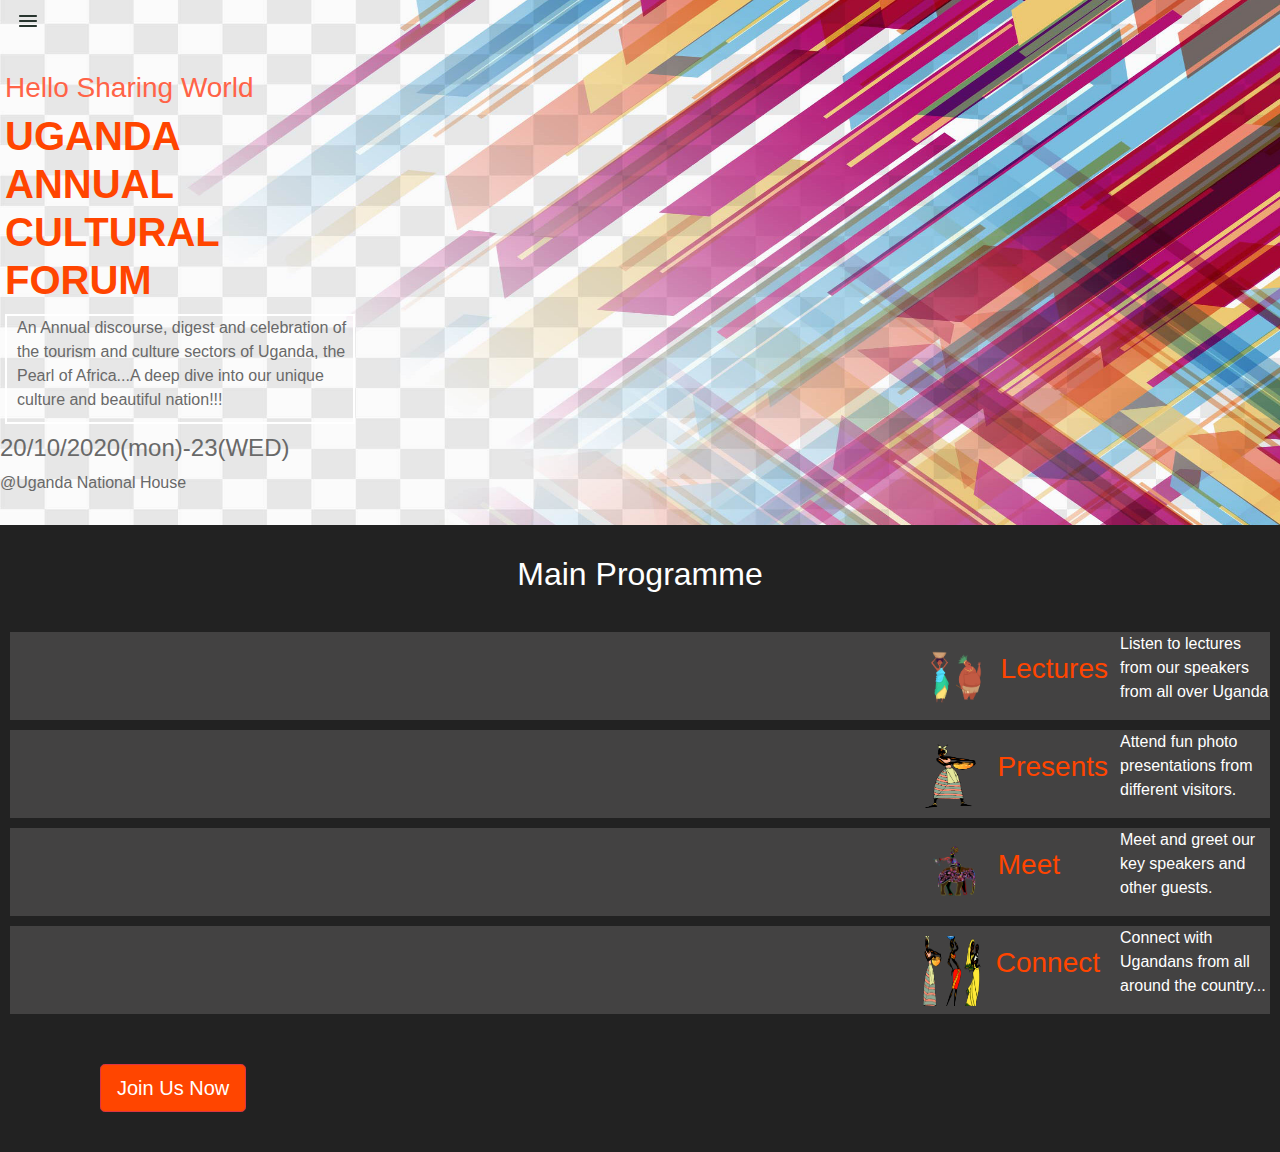
==== index.html @ a96d5327 "Create project" ====
<!DOCTYPE html>
<html lang="en" dir="ltr">
  <head>
    <meta charset="utf-8">
    <meta http-equiv="X-UA-Compatible" content="IE=edge">
    <meta name="viewport" content="width=device-width, initial-scale=1.0">
    <title>Visit Uganda</title>
    <link rel="stylesheet" href="https://cdnjs.cloudflare.com/ajax/libs/font-awesome/6.2.1/css/all.min.css">
    <link rel="stylesheet" href="https://cdnjs.cloudflare.com/ajax/libs/font-awesome/6.2.1/css/all.min.css">
    <link rel="stylesheet" href="https://maxcdn.bootstrapcdn.com/bootstrap/4.0.0/css/bootstrap.min.css"
      integrity="sha384-Gn5384xqQ1aoWXA+058RXPxPg6fy4IWvTNh0E263XmFcJlSAwiGgFAW/dAiS6JXm" crossorigin="anonymous">
    <link rel="preconnect" href="https://fonts.googleapis.com">
    <link rel="preconnect" href="https://fonts.gstatic.com" crossorigin>
    <link
      href="https://fonts.googleapis.com/css2?family=Inter:wght@100;300&family=Playfair+Display:wght@400;500&family=Poppins:wght@100;300&display=swap"
      rel="stylesheet">
    <link rel="stylesheet" href="styles.css">

  </head>
  <body>

    <section id="introduction">

        <!-- ...//head section // -->
    <div class="header">
      <div class="dbutton">
      <li class="nav-link mobile-link">
        <a href="#" class="dropdown-button">
          <img src="images/menubar.svg" width="24px" height="24px" alt="decorative image">
        </a>
      </li>
      </div>
    </div>

    <!-- .....//intro section...// -->

    <div class="intro">
      <div class="intro-texts">
        <h3 class="hello">Hello Sharing World</h3>
        <div class="topic">
          <h1 class="topic1">UGANDA  ANNUAL CULTURAL FORUM</h1>
        </div>
        <div class="text">
          <p class="text1">An Annual discourse, digest and celebration of the tourism and culture sectors of Uganda, the Pearl of Africa...A deep dive into our unique culture and beautiful nation!!! </p>
        </div>
        <div class="date">
          <h4 class="date1">20/10/2020(mon)-23(WED)</h4>
        </div>
        <p class="location">@Uganda National House</p>
      </div>
    </div>
  </section>

  <!-- ....//programme//... -->
  <section id="programme">
    <div class="prog">
    <h2 class="prog1">Main Programme</h2>
    </div>

  <div class="lectures">
    <img src="images/prog1.png" alt="decorative" class="img1">
    <h3 class="sub1">Lectures</h3>
    <div class="para1">
    <p class="texts">Listen to lectures from our speakers from all over Uganda</p>
    </div>
  </div>

  <div class="presentation">
    <img src="images/prog2.png" alt="decorative" class="img2">
    <h3 class="sub2">Presents</h3>
    <div class="para2">
    <p class="texts">Attend fun photo presentations from different visitors.</p>
    </div>
  </div>

  <div class="meet">
    <img src="images/prog3.png" alt="decorative" class="img3">
    <h3 class="sub3">Meet</h3>
    <div class="para3">
    <p class="texts">Meet and greet our key speakers and other guests.</p>
    </div>
  </div>

  <div class="connect">
    <img src="images/prog4.png" alt="decorative" class="img4">
    <h3 class="sub4">Connect</h3>
    <div class="para4">
    <p class="texts">Connect with Ugandans from all around the country...</p>
    </div>
  </div>
  <button type="button" class="btn btn-danger btn-lg">Join Us Now</button>

</section>



<script src="scripts.js"></script>
  </body>
</html>
---- styles.css ----
* {
  margin: 0;
  padding: 0;
}

#introduction {
  background-image: url("images/color.jpg");
  background-repeat: no-repeat;
  background-attachment: fixed;
  background-size: 100% 100%;
}

.hello {
  color: #ff6347;
  font-family: sans-serif;
  margin-top: 30px;
  margin-left: 5px;
}

.topic {
  width: 350px;
  margin-left: 5px;
}

.topic1 {
  color: #ff4500;
  font-family: sans-serif;
  font-weight: bolder;
}

.text {
  margin-top: 10px;
  margin-left: 5px;
  padding-left: 10px;
  width: 350px;
  border: solid 2px white;
}

.text1 {
  color: #696969;
  margin-bottom: 10px;
}

.date {
  font-family: sans-serif;
  margin-top: 10px;
}

.date1 {
  color: #696969;
}

.location {
  color: #696969;
  margin-bottom: 0;
  padding-bottom: 30px;
}

#programme {
  background-color: #222222;
}

.prog {
  display: flex;
  justify-content: center;
  padding-top: 30px;
  padding-bottom: 30px;
}

.prog1 {
  color: white;
}

.lectures {
  display: flex;
  flex-direction: row;
  justify-content: flex-end;
  background-color: #434242;
  margin-bottom: 10px;
  margin-left: 10px;
  margin-right: 10px;
}

.img1 {
  margin-top: 10px;
  width: 70px;
  height: 70px;
}

.sub1 {
  color: #ff4500;
  padding-top: 20px;
  padding-right: 12px;
  padding-left: 10px;
}

.para1 {
  width: 150px;
  margin-left: 80;
  display: flex;
  justify-content: flex-end;
}

.presentation {
  display: flex;
  flex-direction: row;
  justify-content: flex-end;
  background-color: #434242;
  margin-bottom: 10px;
  margin-left: 10px;
  margin-right: 10px;
}

.img2 {
  margin-top: 10px;
  width: 70px;
  height: 70px;
}

.sub2 {
  color: #ff4500;
  padding-top: 20px;
  padding-right: 12px;
  padding-left: 10px;
}

.para2 {
  width: 150px;
  margin-left: 80;
  display: flex;
  justify-content: flex-end;
}

.meet {
  display: flex;
  flex-direction: row;
  justify-content: flex-end;
  background-color: #434242;
  margin-bottom: 10px;
  margin-left: 10px;
  margin-right: 10px;
}

.img3 {
  margin-top: 10px;
  width: 70px;
  height: 70px;
}

.sub3 {
  color: #ff4500;
  padding-top: 20px;
  padding-right: 60px;
  padding-left: 10px;
}

.para3 {
  width: 150px;
  margin-left: 80;
  display: flex;
  justify-content: flex-end;
}

.connect {
  display: flex;
  flex-direction: row;
  justify-content: flex-end;
  background-color: #434242;
  margin-bottom: 10px;
  margin-left: 10px;
  margin-right: 10px;
}

.img4 {
  margin-top: 10px;
  width: 70px;
  height: 70px;
}

.sub4 {
  color: #ff4500;
  padding-top: 20px;
  padding-right: 20px;
  padding-left: 10px;
}

.para4 {
  width: 150px;
  margin-left: 80;
  display: flex;
  justify-content: flex-end;
}

.texts {
  color: white;
}

.btn {
  margin-left: 100px;
  margin-top: 40px;
  margin-bottom: 40px;
  background-color: #ff4500;
}
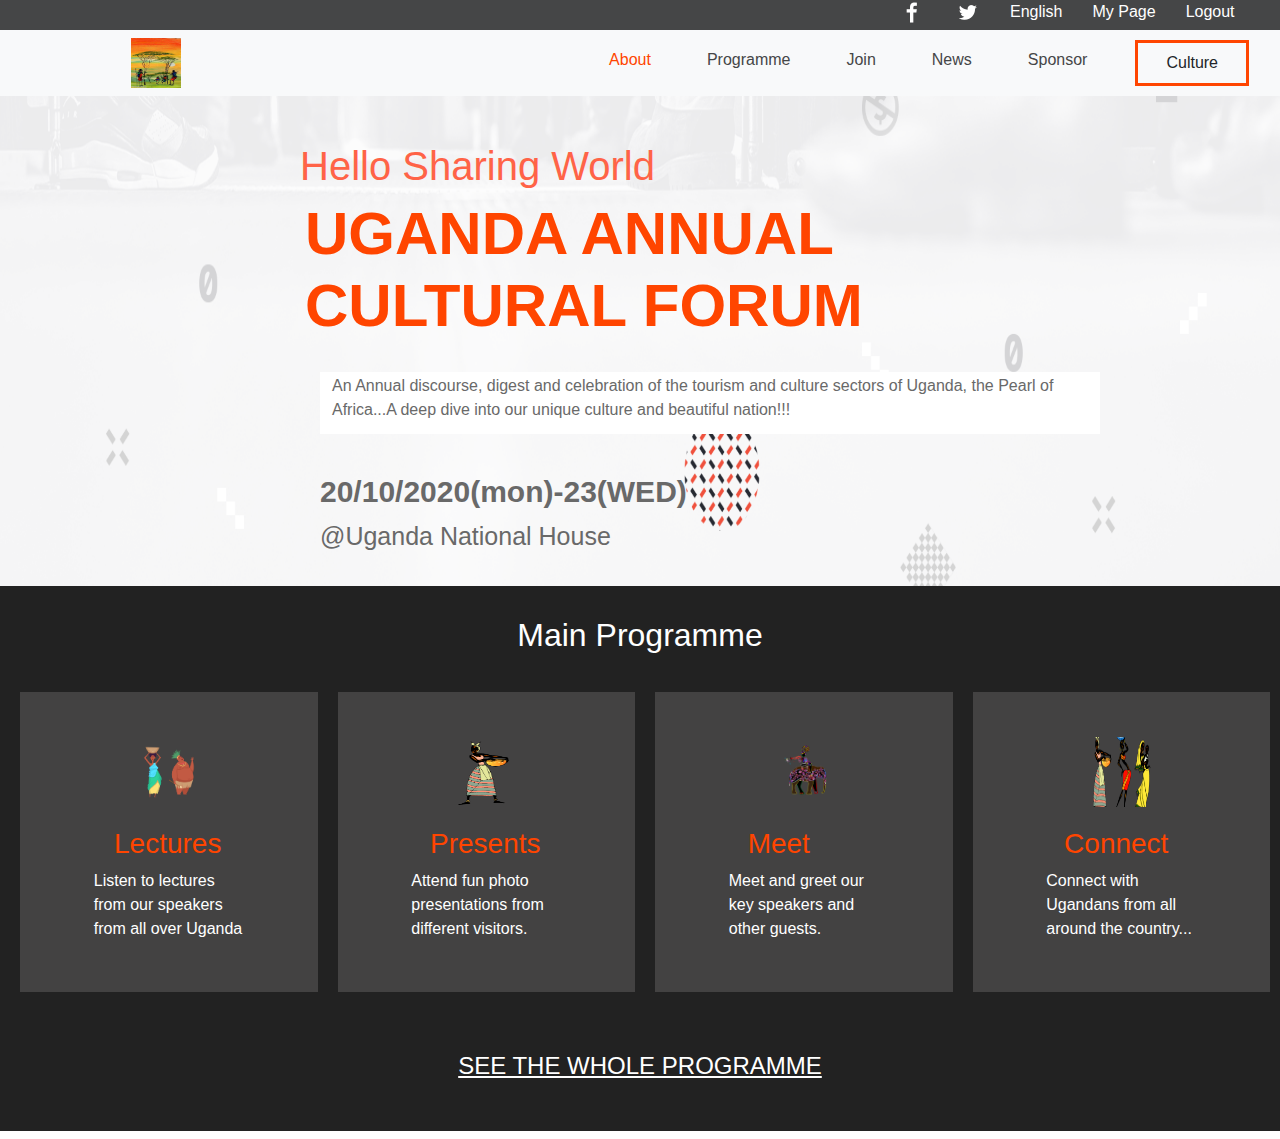
==== commit 7dc8c0c3: "Create desktop versions" ====
--- a/index.html
+++ b/index.html
@@ -18,6 +18,62 @@
 
   </head>
   <body>
+
+    <!-- ......socials....// -->
+    <div class="socials">
+      <ul class="socials1">
+        <li class="social-img icon">
+          <img src="images/facebook.png" alt="twitter-icon" class="twitter">
+        </li>
+        <li class="social-img icon">
+          <img src="images/twitter.png" alt="linkedin-icon">
+        </li>
+        <li class="social-text icon">
+          <p>English</p>
+        </li>
+        <li class="social-text icon">
+          <p>My Page</p>
+        </li>
+        <li class="social-text icon">
+          <p>Logout</p>
+        </li>
+      </ul>
+
+    </div>
+
+    <!-- ....//nav-bar..../// -->
+
+    <nav class="navbar navbar-expand-lg bg-light">
+  <div class="container-fluid">
+    <img src="images/art.jpeg" alt="" class="art">
+    <!-- <a class="navbar-brand" href="#">navbar</a> -->
+    <button class="navbar-toggler" type="button" data-bs-toggle="collapse" data-bs-target="#navbarSupportedContent" aria-controls="navbarSupportedContent" aria-expanded="false" aria-label="Toggle navigation">
+      <span class="navbar-toggler-icon"></span>
+    </button>
+    <div class="collapse navbar-collapse" id="navbarSupportedContent">
+      <ul class="navbar-nav me-auto mb-2 mb-lg-0">
+        <li class="nav-item">
+          <a class="nav-link active home" aria-current="page" href="#">About</a>
+        </li>
+        <li class="nav-item nv">
+          <a class="nav-link disabled">Programme</a>
+        </li>
+        <li class="nav-item nv">
+          <a class="nav-link disabled">Join</a>
+        </li>
+        <li class="nav-item nv">
+          <a class="nav-link disabled">News</a>
+        </li>
+        <li class="nav-item nv">
+          <a class="nav-link disabled">Sponsor</a>
+        </li>
+        <li class="nav-item nav-show">
+          <a class="nav-link disabled">Culture</a>
+        </li>
+      </ul>
+    </div>
+  </div>
+</nav>
 
     <section id="introduction">
 
@@ -56,8 +112,8 @@
     <div class="prog">
     <h2 class="prog1">Main Programme</h2>
     </div>
-
-  <div class="lectures">
+ <div class="progos">
+  <div class="lectures progo">
     <img src="images/prog1.png" alt="decorative" class="img1">
     <h3 class="sub1">Lectures</h3>
     <div class="para1">
@@ -65,7 +121,7 @@
     </div>
   </div>
 
-  <div class="presentation">
+  <div class="presentation progo">
     <img src="images/prog2.png" alt="decorative" class="img2">
     <h3 class="sub2">Presents</h3>
     <div class="para2">
@@ -73,7 +129,7 @@
     </div>
   </div>
 
-  <div class="meet">
+  <div class="meet progo">
     <img src="images/prog3.png" alt="decorative" class="img3">
     <h3 class="sub3">Meet</h3>
     <div class="para3">
@@ -81,14 +137,16 @@
     </div>
   </div>
 
-  <div class="connect">
+  <div class="connect progo">
     <img src="images/prog4.png" alt="decorative" class="img4">
     <h3 class="sub4">Connect</h3>
     <div class="para4">
     <p class="texts">Connect with Ugandans from all around the country...</p>
     </div>
   </div>
+  </div>
   <button type="button" class="btn btn-danger btn-lg">Join Us Now</button>
+  <h4 class="see">SEE THE WHOLE PROGRAMME</h4>
 
 </section>
 
--- a/styles.css
+++ b/styles.css
@@ -3,8 +3,16 @@
   padding: 0;
 }
 
+.socials {
+  display: none;
+}
+
+.navbar {
+  display: none;
+}
+
 #introduction {
-  background-image: url("images/color.jpg");
+  background-image: url("images/color-mobile.png");
   background-repeat: no-repeat;
   background-attachment: fixed;
   background-size: 100% 100%;
@@ -196,8 +204,154 @@
 }
 
 .btn {
+  display: flex;
   margin-left: 100px;
   margin-top: 40px;
   margin-bottom: 40px;
   background-color: #ff4500;
 }
+
+.see {
+  display: none;
+}
+
+/* ....///desktop css...// */
+@media screen and (min-width: 768px) {
+  #introduction {
+    background-image: url("images/color.png");
+    background-repeat: no-repeat;
+    background-attachment: fixed;
+    background-size: 100% 100%;
+  }
+
+  .socials {
+    display: flex;
+    width: 100vw;
+    height: 30px;
+    background-color: #454647;
+  }
+
+  .socials1 {
+    display: flex;
+    flex-direction: row;
+    list-style: none;
+    margin-left: 900px;
+  }
+
+  .icon {
+    margin-right: 30px;
+  }
+
+  .social-text {
+    color: white;
+  }
+
+  .navbar {
+    display: flex;
+    flex-direction: row;
+  }
+
+  #navbarSupportedContent {
+    padding-left: 400px;
+  }
+
+  .nav-item {
+    padding-left: 20px;
+    padding-right: 20px;
+  }
+
+  .nav-show {
+    margin-left: 20px;
+    border: solid 3px #ff4500;
+  }
+
+  .home {
+    color: #ff4500;
+  }
+
+  .art {
+    width: 200px;
+    height: 50px;
+    margin-left: 100px;
+  }
+
+  .nv {
+    color: #454647;
+  }
+
+  .dropdown-button {
+    display: none;
+  }
+
+  .intro-texts {
+    width: 80vw;
+  }
+
+  .hello {
+    margin-left: 300px;
+    font-size: 40px;
+  }
+
+  .topic {
+    width: 890px;
+  }
+
+  .topic1 {
+    margin-left: 300px;
+    font-size: 60px;
+    font-weight: bolder;
+  }
+
+  .text {
+    width: 780px;
+    margin-left: 320px;
+    background-color: white;
+    margin-top: 30px;
+    margin-bottom: 40px;
+  }
+
+  .date {
+    width: 780px;
+    margin-left: 320px;
+  }
+
+  .date1 {
+    font-weight: bold;
+    font-size: 30px;
+  }
+
+  .location {
+    width: 780px;
+    margin-left: 320px;
+    font-size: 25px;
+  }
+
+  .progos {
+    display: flex;
+    flex-direction: row;
+    margin-left: 10px;
+  }
+
+  .progo {
+    display: flex;
+    flex-direction: column;
+    justify-content: center;
+    align-items: center;
+    width: 300px;
+    height: 300px;
+  }
+
+  .btn {
+    display: none;
+  }
+
+  .see {
+    display: flex;
+    flex-direction: row;
+    justify-content: center;
+    text-decoration: underline;
+    color: white;
+    padding-top: 50px;
+    padding-bottom: 50px;
+  }
+}
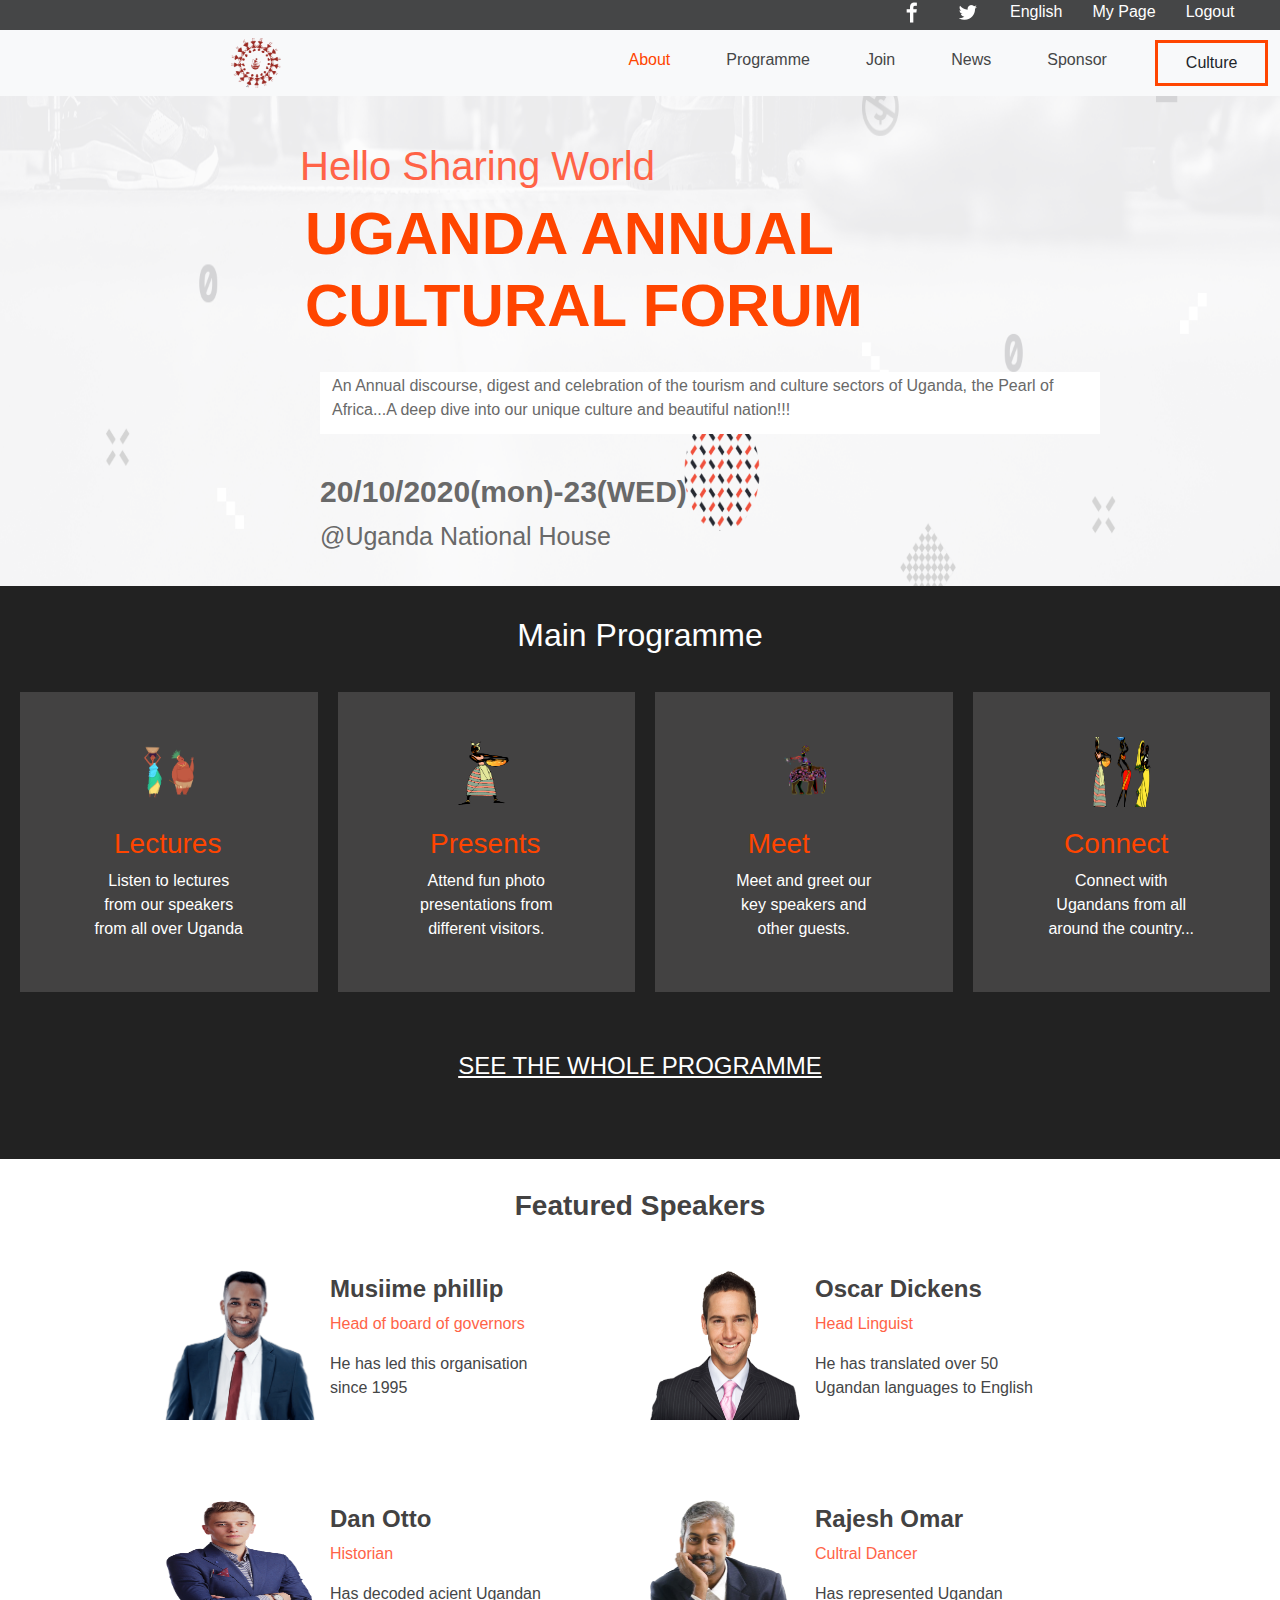
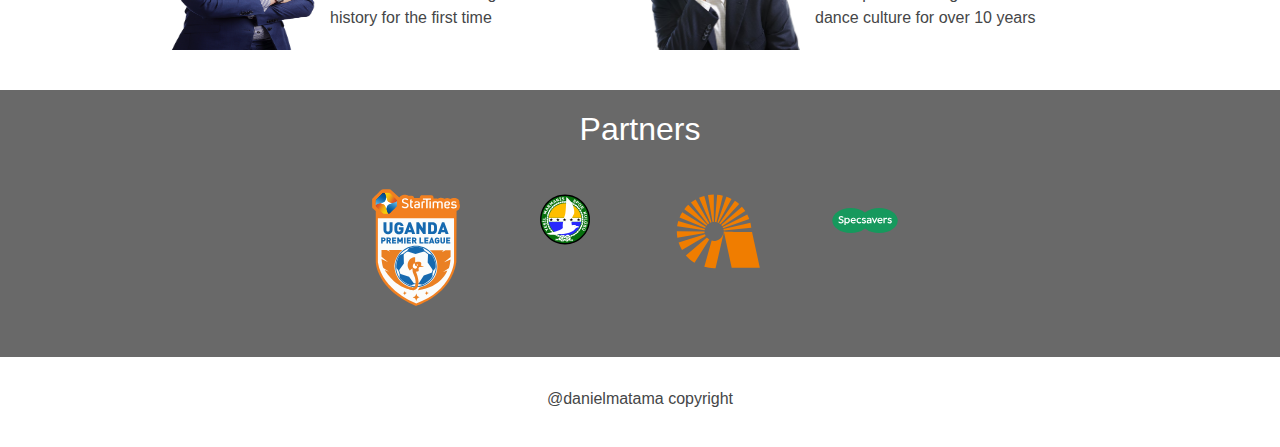
==== commit e1d48e85: "Create links and popups" ====
--- a/index.html
+++ b/index.html
@@ -45,7 +45,7 @@
 
     <nav class="navbar navbar-expand-lg bg-light">
   <div class="container-fluid">
-    <img src="images/art.jpeg" alt="" class="art">
+    <img src="images/red.png" alt="" class="art">
     <!-- <a class="navbar-brand" href="#">navbar</a> -->
     <button class="navbar-toggler" type="button" data-bs-toggle="collapse" data-bs-target="#navbarSupportedContent" aria-controls="navbarSupportedContent" aria-expanded="false" aria-label="Toggle navigation">
       <span class="navbar-toggler-icon"></span>
@@ -75,6 +75,7 @@
   </div>
 </nav>
 
+
     <section id="introduction">
 
         <!-- ...//head section // -->
@@ -85,6 +86,13 @@
           <img src="images/menubar.svg" width="24px" height="24px" alt="decorative image">
         </a>
       </li>
+      </div>
+
+      <div class="dropdown-menu hide" id="myDropdown">
+        <span class="xmark"><i class="fa-solid fa-xmark"></i></span>
+        <a href="about-page/about.html" class="ax">About</a>
+        <a href="#portfolio" class="ax">Meet</a>
+        <a href="#contact" class="ax">Contact</a>
       </div>
     </div>
 
@@ -149,9 +157,41 @@
   <h4 class="see">SEE THE WHOLE PROGRAMME</h4>
 
 </section>
+<script src="scripts.js"></script>
+
+
+<!-- ...///partners...// -->
+<section id="partners">
+<div class="partner-text">
+  <h2>Partners</h2>
+</div>
+<div class="partner-imgs">
+  <div class="partner-img">
+    <img src="images/logo1.svg" alt="">
+  </div>
+  <div class="partner-img">
+    <img src="images/logo2.svg" alt="">
+  </div>
+  <div class="partner-img">
+    <img src="images/logo3.svg" alt="">
+  </div>
+  <div class="partner-img">
+      <img src="images/logo4.svg" alt="">
+  </div>
+</div>
+</section>
+
+<!-- ....//copyright.../ -->
+<div class="copy">
+ <p>@danielmatama copyright</p>
+</div>
+
+<script src="scripts.js"></script>
+ </body>
+</html>
 
 
 
-<script src="scripts.js"></script>
+<!-- <script src="scripts.js"></script> -->
   </body>
 </html>
--- a/styles.css
+++ b/styles.css
@@ -9,6 +9,49 @@
 
 .navbar {
   display: none;
+}
+
+.dropdown-menu {
+  display: flex;
+  flex-direction: column;
+  width: 100vh;
+  height: 100vh;
+  position: fixed;
+  bottom: 0;
+  top: 0;
+  padding-bottom: 40px;
+}
+
+.ax {
+  font-family: 'Inter', sans-serif;
+  padding-top: 20px;
+  padding-left: 10px;
+  padding-right: 10px;
+  margin-top: 10px;
+  margin-left: 10px;
+  margin-right: 20px;
+  font-weight: 600;
+  font-size: 32px;
+  line-height: 44px;
+  color: #ff4500;
+}
+
+.xmark {
+  margin-left: 340px;
+  margin-top: 20px;
+}
+
+.hide {
+  display: none;
+}
+
+.popup {
+  position: fixed;
+  top: 0;
+  width: 100vw;
+  height: 100vh;
+  background-color: white;
+  border: 15px solid #c1c7d0;
 }
 
 #introduction {
@@ -66,6 +109,7 @@
 
 #programme {
   background-color: #222222;
+  padding-bottom: 20px;
 }
 
 .prog {
@@ -213,6 +257,96 @@
 
 .see {
   display: none;
+}
+
+.f-topic {
+  display: flex;
+  justify-content: center;
+  font-weight: bold;
+  color: #434242;
+  margin-top: 30px;
+}
+
+.speaker {
+  display: flex;
+  flex-direction: row;
+  justify-content: center;
+  margin-bottom: 20px;
+  margin-top: 20px;
+  margin-right: 5px;
+  padding-top: 20px;
+  padding-bottom: 20px;
+}
+
+.f-img {
+  margin-left: 5px;
+  margin-right: 15px;
+}
+
+.f-speak {
+  width: 150px;
+  height: 150px;
+}
+
+.f-title {
+  font-weight: bold;
+  color: #434242;
+}
+
+.f-para {
+  color: tomato;
+}
+
+.f-hide {
+  display: none;
+}
+
+.btn-f {
+  color: #434242;
+  background-color: white;
+  border: 1px solid #434242;
+  width: 300px;
+  height: 50px;
+  margin-bottom: 30px;
+  margin-left: 25px;
+  border-radius: 8px;
+}
+
+.down {
+  margin-left: 30px;
+}
+
+#partners {
+  display: block;
+  background-color: #696969;
+}
+
+.partner-text {
+  display: flex;
+  flex-direction: row;
+  justify-content: center;
+  color: white;
+  padding-top: 20px;
+  padding-bottom: 30px;
+}
+
+.partner-imgs {
+  display: flex;
+  flex-direction: row;
+}
+
+.partner-img {
+  width: 150px;
+  height: 150px;
+}
+
+.copy {
+  display: flex;
+  flex-direction: row;
+  justify-content: center;
+  color: #454647;
+  padding-top: 30px;
+  padding-bottom: 20px;
 }
 
 /* ....///desktop css...// */
@@ -252,7 +386,7 @@
   }
 
   #navbarSupportedContent {
-    padding-left: 400px;
+    padding-left: 320px;
   }
 
   .nav-item {
@@ -272,7 +406,7 @@
   .art {
     width: 200px;
     height: 50px;
-    margin-left: 100px;
+    margin-left: 200px;
   }
 
   .nv {
@@ -341,6 +475,11 @@
     height: 300px;
   }
 
+  .texts {
+    display: flex;
+    text-align: center;
+  }
+
   .btn {
     display: none;
   }
@@ -354,4 +493,51 @@
     padding-top: 50px;
     padding-bottom: 50px;
   }
-}
+
+  .speakers {
+    display: flex;
+    flex-direction: column;
+    justify-content: center;
+    margin-right: 80px;
+    margin-left: 80px;
+  }
+
+  .f-hide {
+    display: flex;
+    flex-direction: row;
+  }
+
+  .f-show {
+    display: flex;
+    flex-direction: row;
+  }
+
+  .speaker {
+    display: flex;
+    align-items: center;
+    margin-left: 80px;
+    width: 400px;
+  }
+
+  .f-para2 {
+    color: #454647;
+  }
+
+  .btn-f {
+    display: none;
+  }
+
+  .partner-imgs {
+    display: flex;
+    flex-direction: row;
+    justify-content: center;
+    padding-bottom: 20px;
+  }
+
+  .partner-img {
+    width: 150px;
+    height: 150px;
+    padding-left: 30px;
+    padding-right: 30px;
+  }
+}
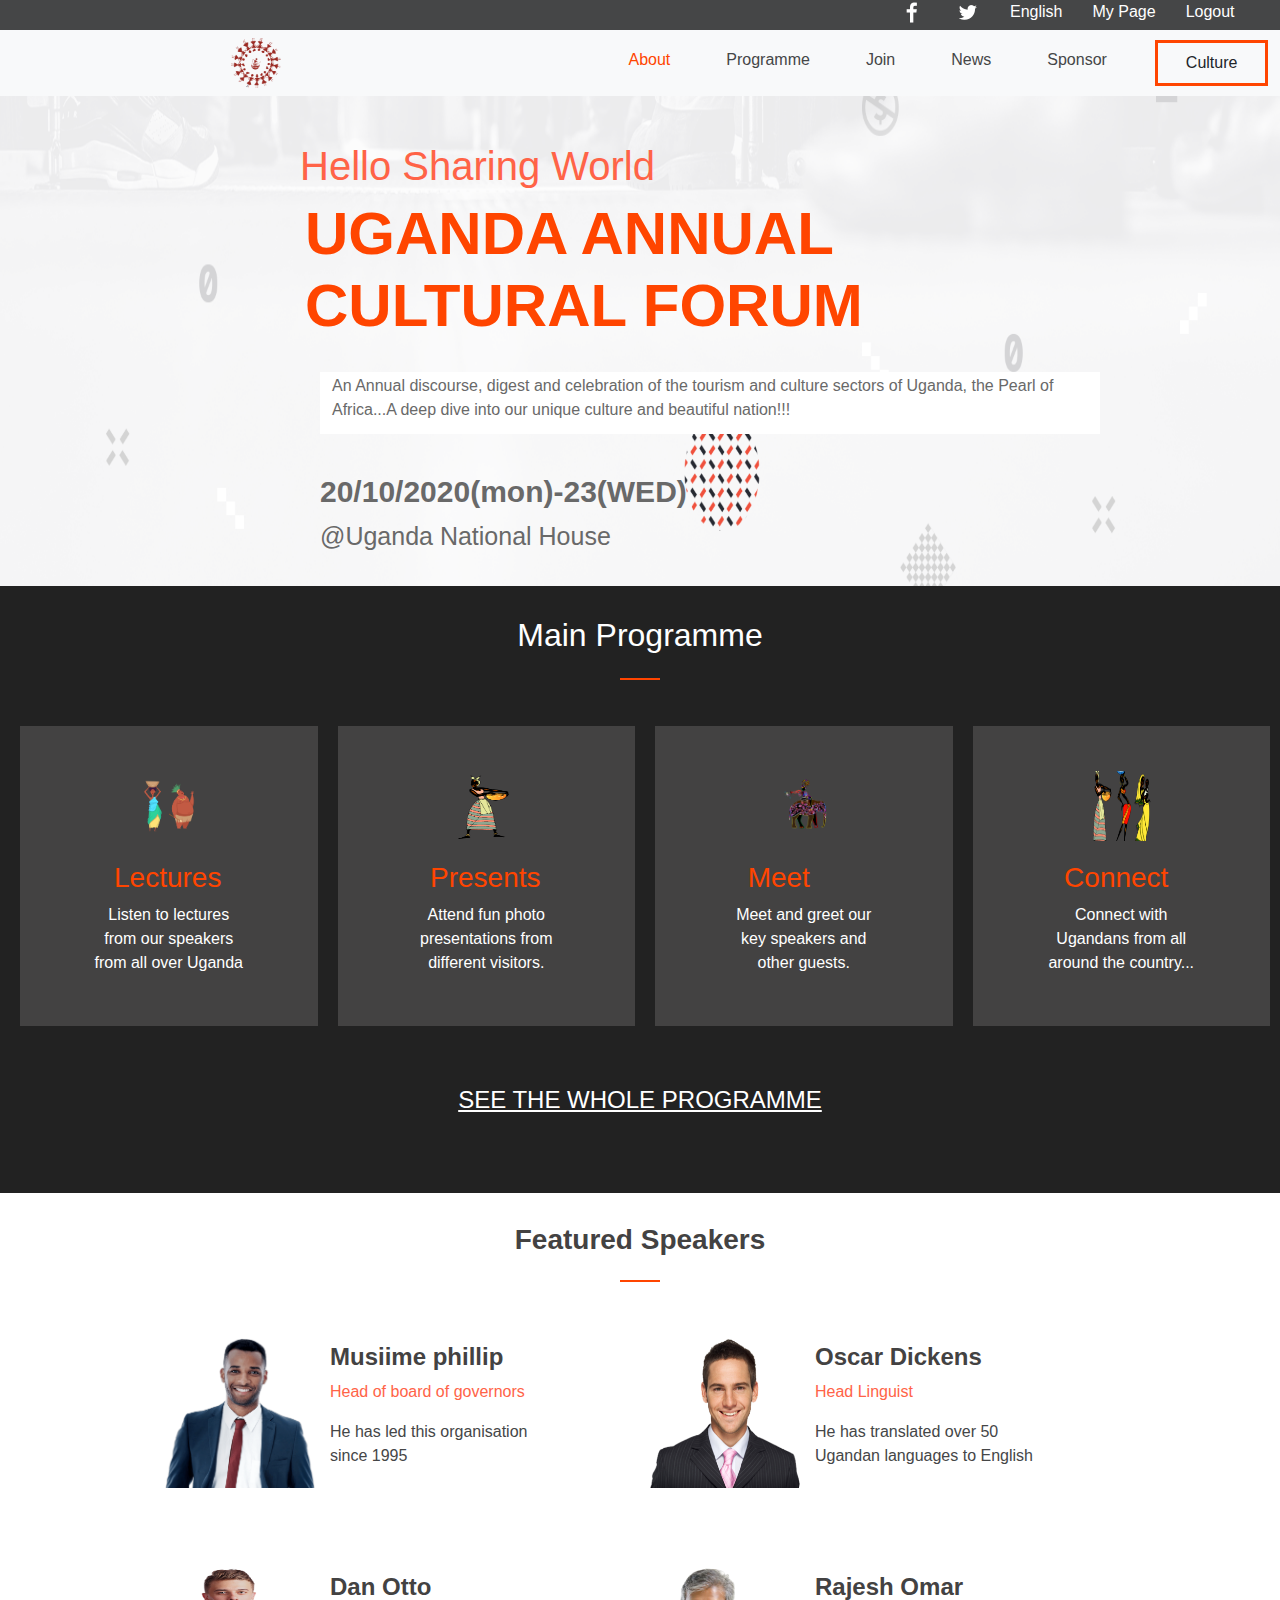
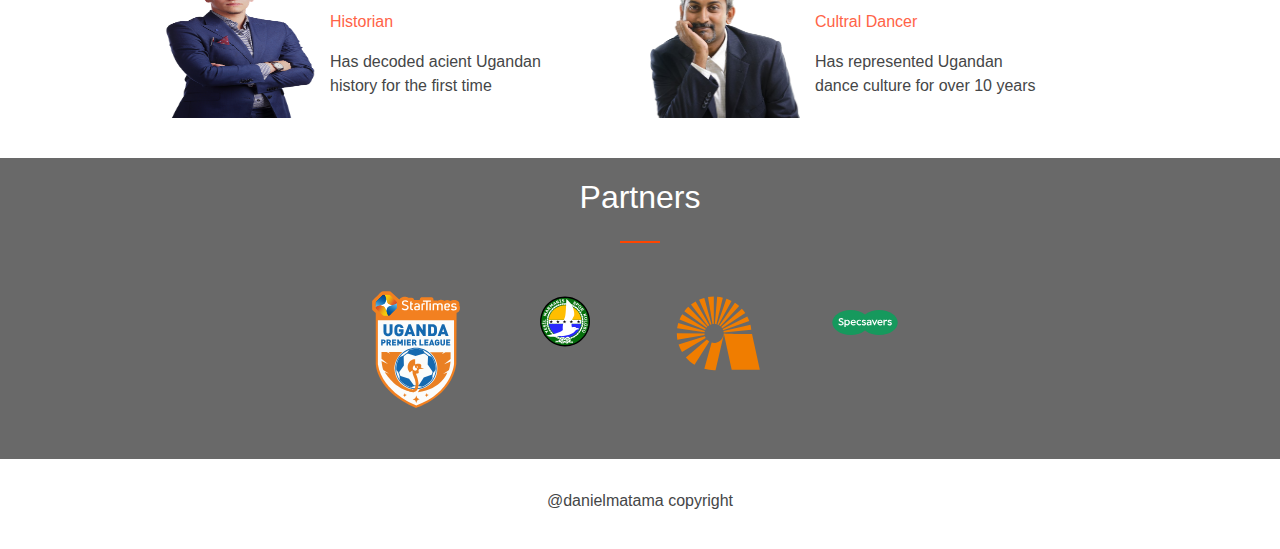
==== commit 85881f9f: "Add functionality" ====
--- a/index.html
+++ b/index.html
@@ -119,6 +119,7 @@
   <section id="programme">
     <div class="prog">
     <h2 class="prog1">Main Programme</h2>
+    <hr style="height:2px; width: 40px;border-width:0;color:#ff4500;background-color:#ff4500;">
     </div>
  <div class="progos">
   <div class="lectures progo">
@@ -164,6 +165,7 @@
 <section id="partners">
 <div class="partner-text">
   <h2>Partners</h2>
+  <hr style="height:2px; width: 40px;border-width:0;color:#ff4500;background-color:#ff4500;">
 </div>
 <div class="partner-imgs">
   <div class="partner-img">
--- a/styles.css
+++ b/styles.css
@@ -37,7 +37,7 @@
 }
 
 .xmark {
-  margin-left: 340px;
+  margin-left: 320px;
   margin-top: 20px;
 }
 
@@ -114,6 +114,8 @@
 
 .prog {
   display: flex;
+  flex-direction: column;
+  align-items: center;
   justify-content: center;
   padding-top: 30px;
   padding-bottom: 30px;
@@ -257,6 +259,12 @@
 
 .see {
   display: none;
+}
+
+.f-topica {
+  display: flex;
+  flex-direction: column;
+  align-items: center;
 }
 
 .f-topic {
@@ -323,8 +331,9 @@
 
 .partner-text {
   display: flex;
-  flex-direction: row;
+  flex-direction: column;
   justify-content: center;
+  align-items: center;
   color: white;
   padding-top: 20px;
   padding-bottom: 30px;
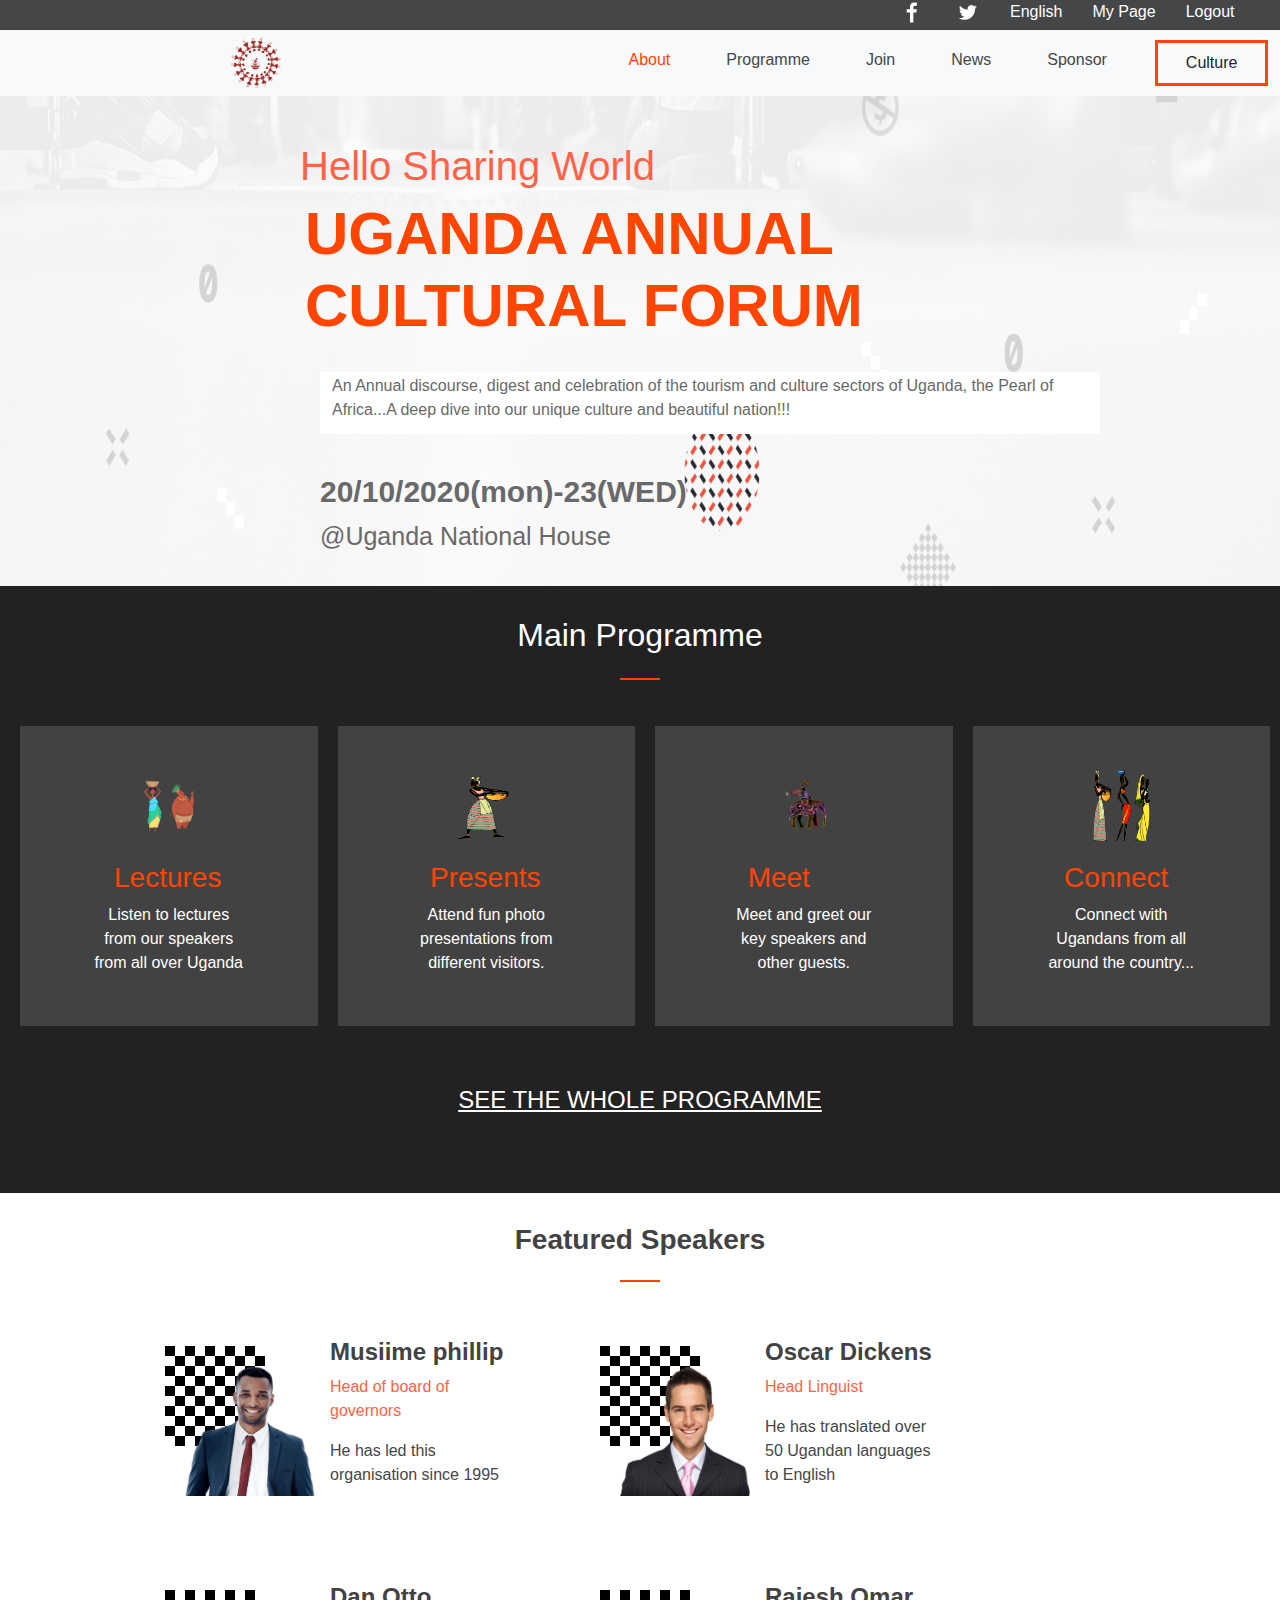
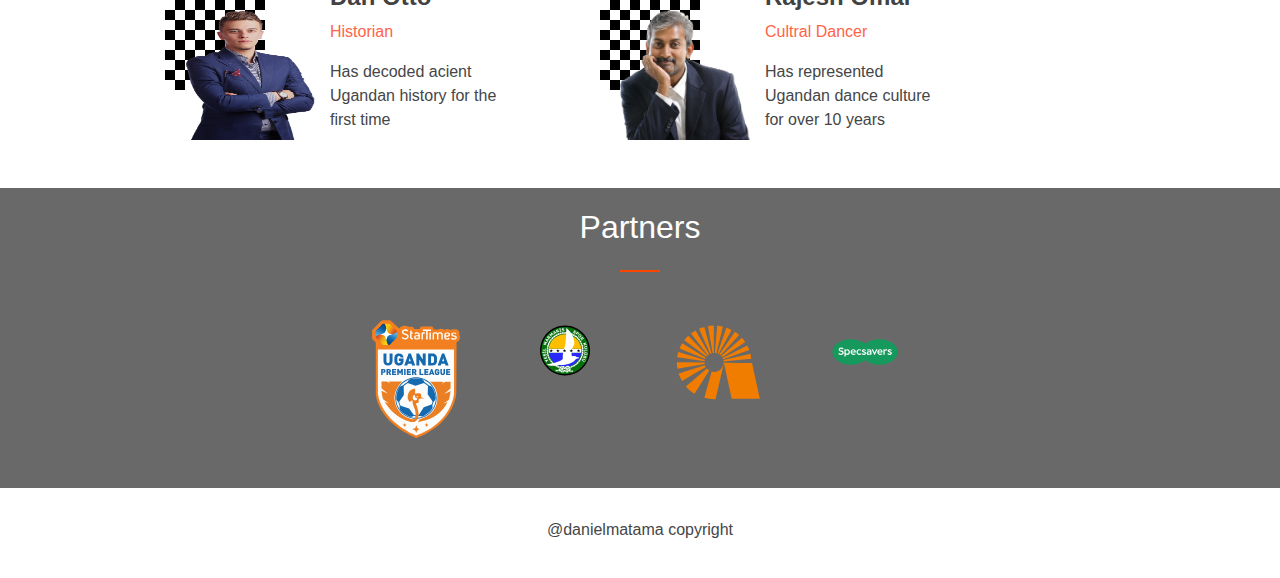
==== commit 9a60b52d: "Add function to links" ====
--- a/index.html
+++ b/index.html
@@ -53,7 +53,7 @@
     <div class="collapse navbar-collapse" id="navbarSupportedContent">
       <ul class="navbar-nav me-auto mb-2 mb-lg-0">
         <li class="nav-item">
-          <a class="nav-link active home" aria-current="page" href="#">About</a>
+          <a class="nav-link active home" aria-current="page" href="/home/matama/matama-capstone/about-page/about.html">About</a>
         </li>
         <li class="nav-item nv">
           <a class="nav-link disabled">Programme</a>
--- a/styles.css
+++ b/styles.css
@@ -95,6 +95,7 @@
 .date {
   font-family: sans-serif;
   margin-top: 10px;
+  margin-left: 10px;
 }
 
 .date1 {
@@ -104,11 +105,12 @@
 .location {
   color: #696969;
   margin-bottom: 0;
+  margin-left: 10px;
   padding-bottom: 30px;
 }
 
 #programme {
-  background-color: #222222;
+  background-color: #222;
   padding-bottom: 20px;
 }
 
@@ -286,12 +288,23 @@
   padding-bottom: 20px;
 }
 
+.checked {
+  position: absolute;
+  z-index: -1;
+  width: 100px;
+  height: 100px;
+}
+
 .f-img {
+  position: relative;
+  z-index: 1;
   margin-left: 5px;
   margin-right: 15px;
 }
 
 .f-speak {
+  padding-left: 20px;
+  padding-top: 20px;
   width: 150px;
   height: 150px;
 }
@@ -525,7 +538,7 @@
     display: flex;
     align-items: center;
     margin-left: 80px;
-    width: 400px;
+    width: 350px;
   }
 
   .f-para2 {
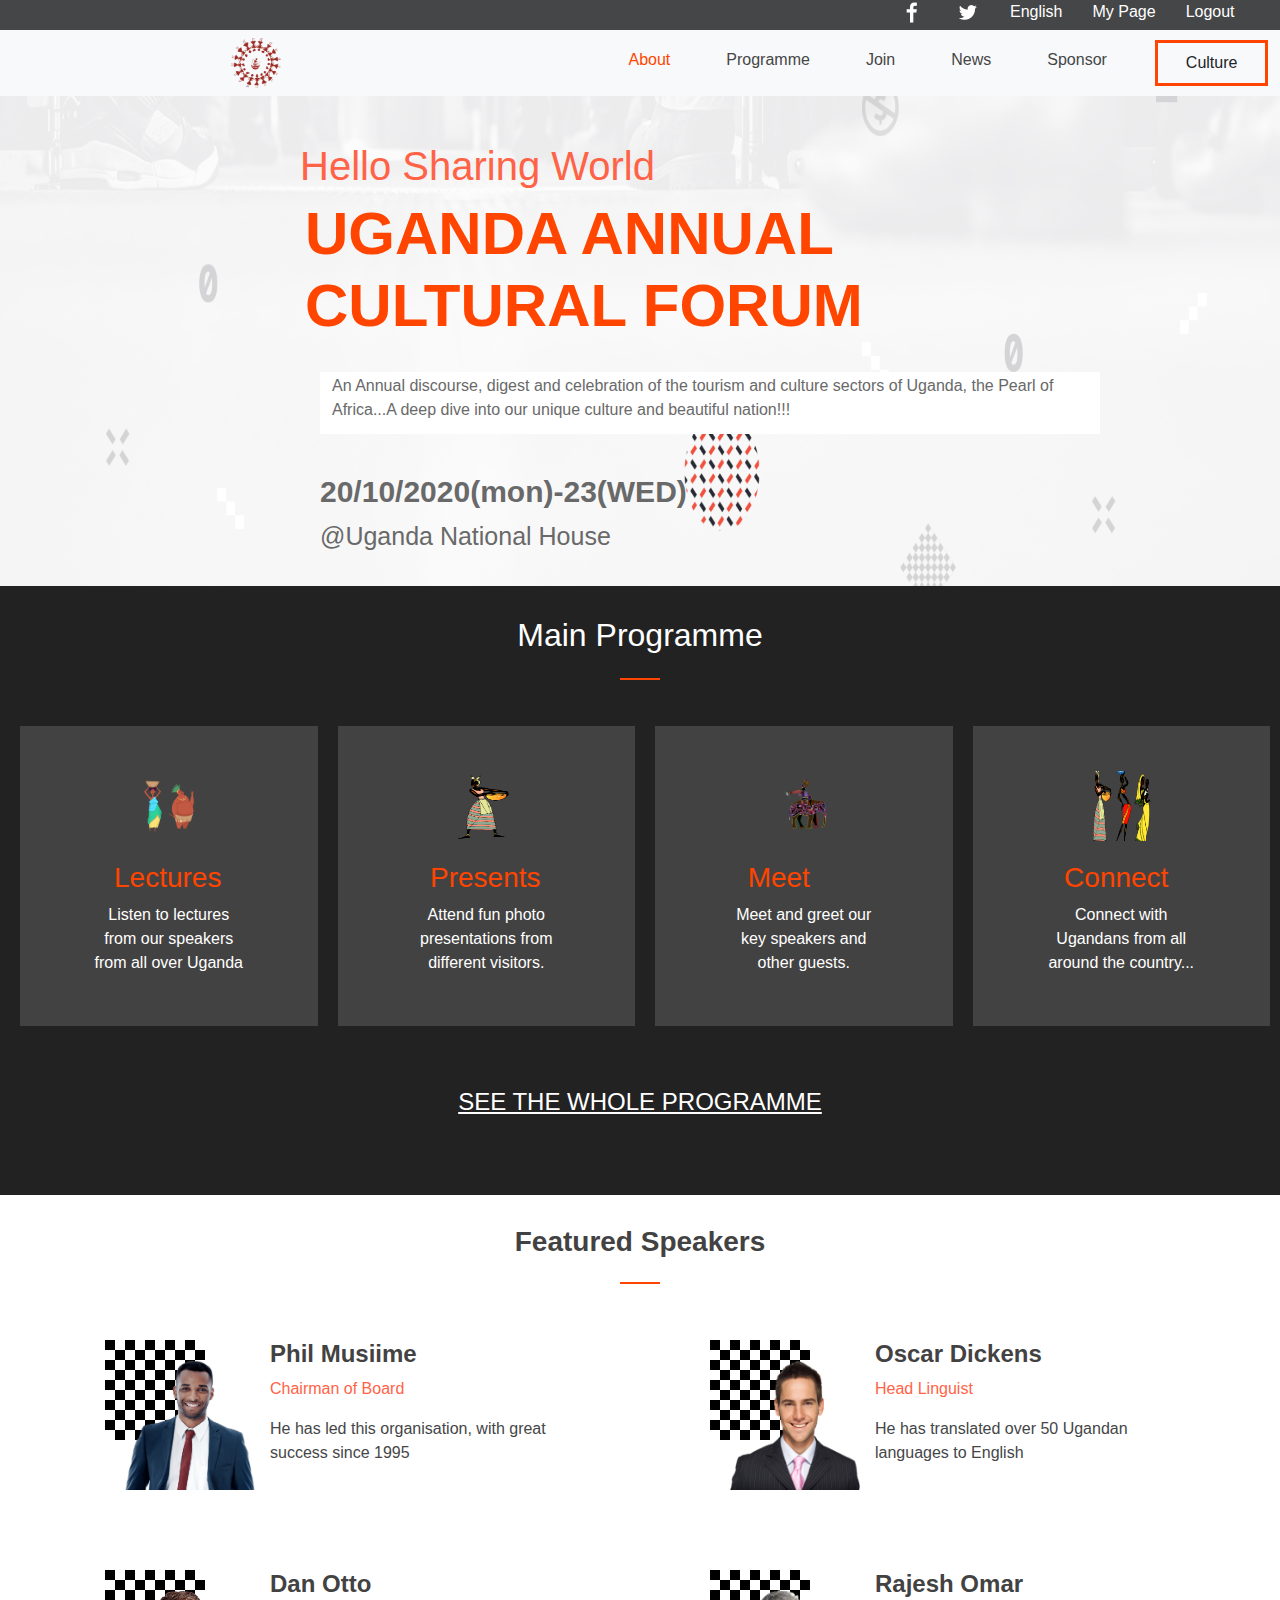
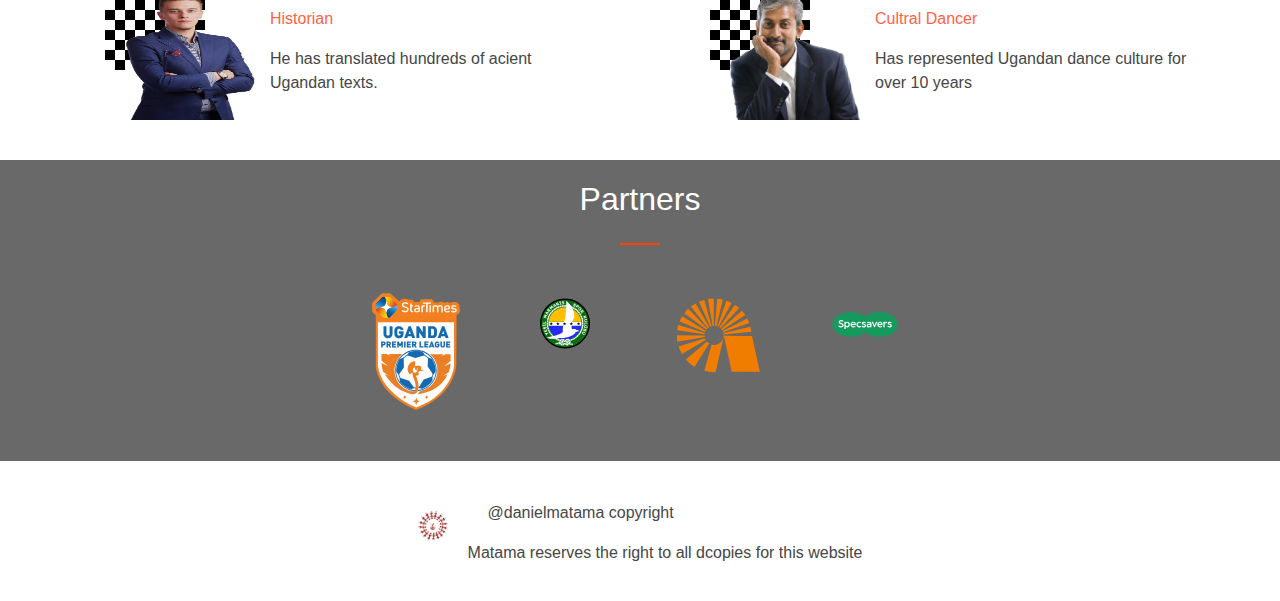
==== commit e294b896: "Fix bugs in the code" ====
--- a/index.html
+++ b/index.html
@@ -90,7 +90,7 @@
 
       <div class="dropdown-menu hide" id="myDropdown">
         <span class="xmark"><i class="fa-solid fa-xmark"></i></span>
-        <a href="about-page/about.html" class="ax">About</a>
+        <a href="/home/matama/matama-capstone/about-page/about.html" class="ax">About</a>
         <a href="#portfolio" class="ax">Meet</a>
         <a href="#contact" class="ax">Contact</a>
       </div>
@@ -184,9 +184,13 @@
 </section>
 
 <!-- ....//copyright.../ -->
-<div class="copy">
- <p>@danielmatama copyright</p>
-</div>
+<footer class="copy">
+  <img src="images/red.png" alt="logo" class="footer-logo">
+  <div class="c-f">
+ <p class="copy-footer">@danielmatama copyright</p>
+ <p>Matama reserves the right to all dcopies for this website</p>
+   </div>
+</footer>
 
 <script src="scripts.js"></script>
  </body>
--- a/styles.css
+++ b/styles.css
@@ -57,7 +57,8 @@
 #introduction {
   background-image: url("images/color-mobile.png");
   background-repeat: no-repeat;
-  background-attachment: fixed;
+  background-position: center;
+  background-size: cover;
   background-size: 100% 100%;
 }
 
@@ -162,7 +163,7 @@
   flex-direction: row;
   justify-content: flex-end;
   background-color: #434242;
-  margin-bottom: 10px;
+  margin-bottom: 12px;
   margin-left: 10px;
   margin-right: 10px;
 }
@@ -371,6 +372,23 @@
   padding-bottom: 20px;
 }
 
+.footer-logo {
+  width: 50px;
+  height: 50px;
+  padding-right: 20px;
+  padding-top: 20px;
+}
+
+.c-f {
+  display: flex;
+  flex-direction: column;
+}
+
+.copy-footer {
+  padding-top: 10px;
+  padding-left: 20px;
+}
+
 /* ....///desktop css...// */
 @media screen and (min-width: 768px) {
   #introduction {
@@ -518,27 +536,17 @@
 
   .speakers {
     display: flex;
-    flex-direction: column;
-    justify-content: center;
-    margin-right: 80px;
-    margin-left: 80px;
-  }
-
-  .f-hide {
-    display: flex;
-    flex-direction: row;
-  }
-
-  .f-show {
-    display: flex;
-    flex-direction: row;
+    flex-direction: row;
+    /* justify-content: center; */
+    flex-wrap: wrap;
+    margin-right: 40px;
   }
 
   .speaker {
     display: flex;
-    align-items: center;
-    margin-left: 80px;
-    width: 350px;
+    flex-direction: row;
+    width: 600px;
+    padding-left: 100px;
   }
 
   .f-para2 {
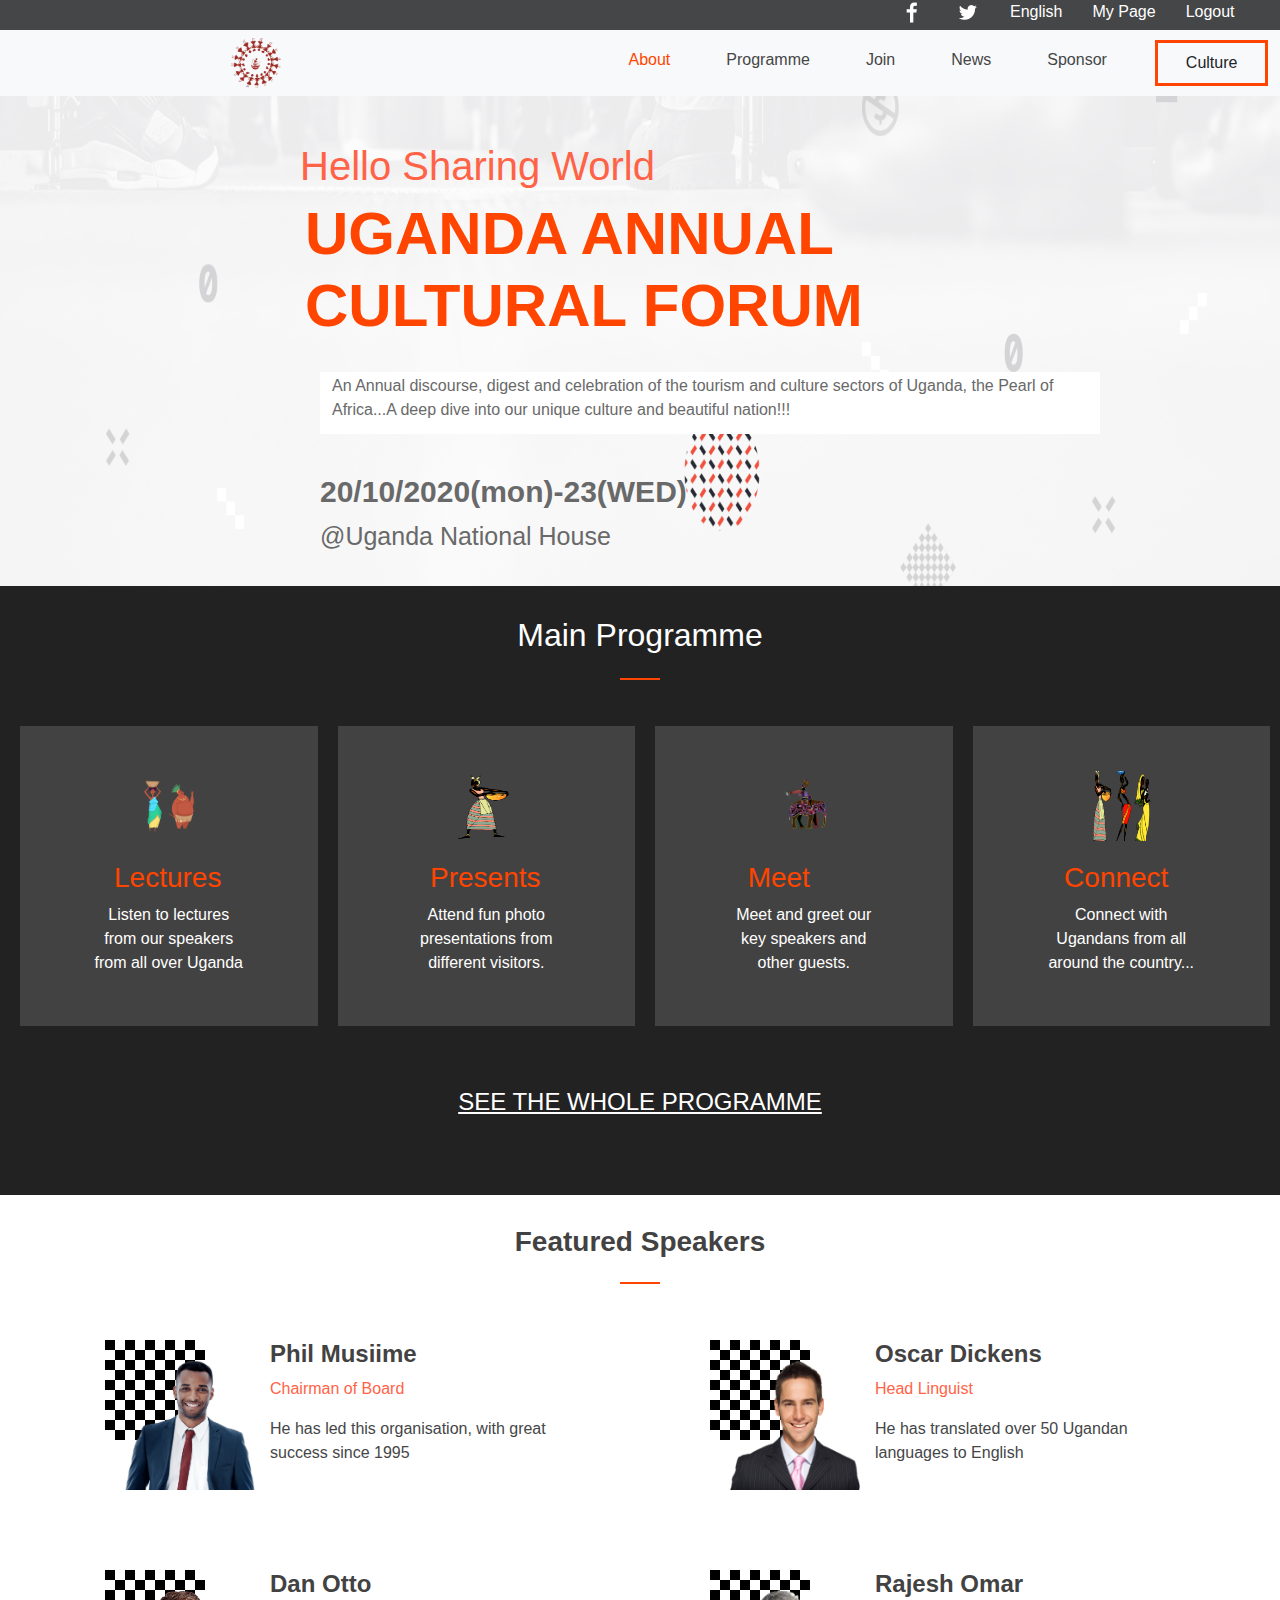
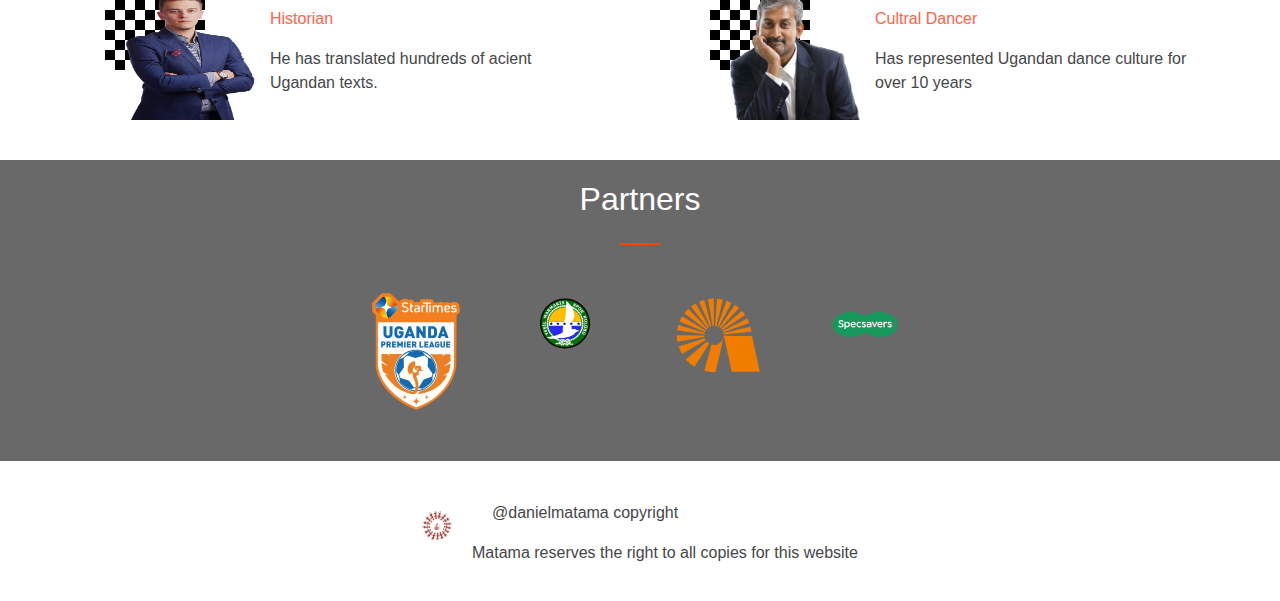
==== commit a0bd1deb: "Update navigation link" ====
--- a/index.html
+++ b/index.html
@@ -53,7 +53,7 @@
     <div class="collapse navbar-collapse" id="navbarSupportedContent">
       <ul class="navbar-nav me-auto mb-2 mb-lg-0">
         <li class="nav-item">
-          <a class="nav-link active home" aria-current="page" href="/home/matama/matama-capstone/about-page/about.html">About</a>
+          <a class="nav-link active home" aria-current="page" href="./about.html">About</a>
         </li>
         <li class="nav-item nv">
           <a class="nav-link disabled">Programme</a>
@@ -90,7 +90,7 @@
 
       <div class="dropdown-menu hide" id="myDropdown">
         <span class="xmark"><i class="fa-solid fa-xmark"></i></span>
-        <a href="/home/matama/matama-capstone/about-page/about.html" class="ax">About</a>
+        <a href="./about.html" class="ax">About</a>
         <a href="#portfolio" class="ax">Meet</a>
         <a href="#contact" class="ax">Contact</a>
       </div>
@@ -188,7 +188,7 @@
   <img src="images/red.png" alt="logo" class="footer-logo">
   <div class="c-f">
  <p class="copy-footer">@danielmatama copyright</p>
- <p>Matama reserves the right to all dcopies for this website</p>
+ <p class="copy-footer2">Matama reserves the right to all copies for this website</p>
    </div>
 </footer>
 
--- a/styles.css
+++ b/styles.css
@@ -38,7 +38,7 @@
 
 .xmark {
   margin-left: 320px;
-  margin-top: 20px;
+  margin-top: 22px;
 }
 
 .hide {
@@ -536,8 +536,6 @@
 
   .speakers {
     display: flex;
-    flex-direction: row;
-    /* justify-content: center; */
     flex-wrap: wrap;
     margin-right: 40px;
   }
